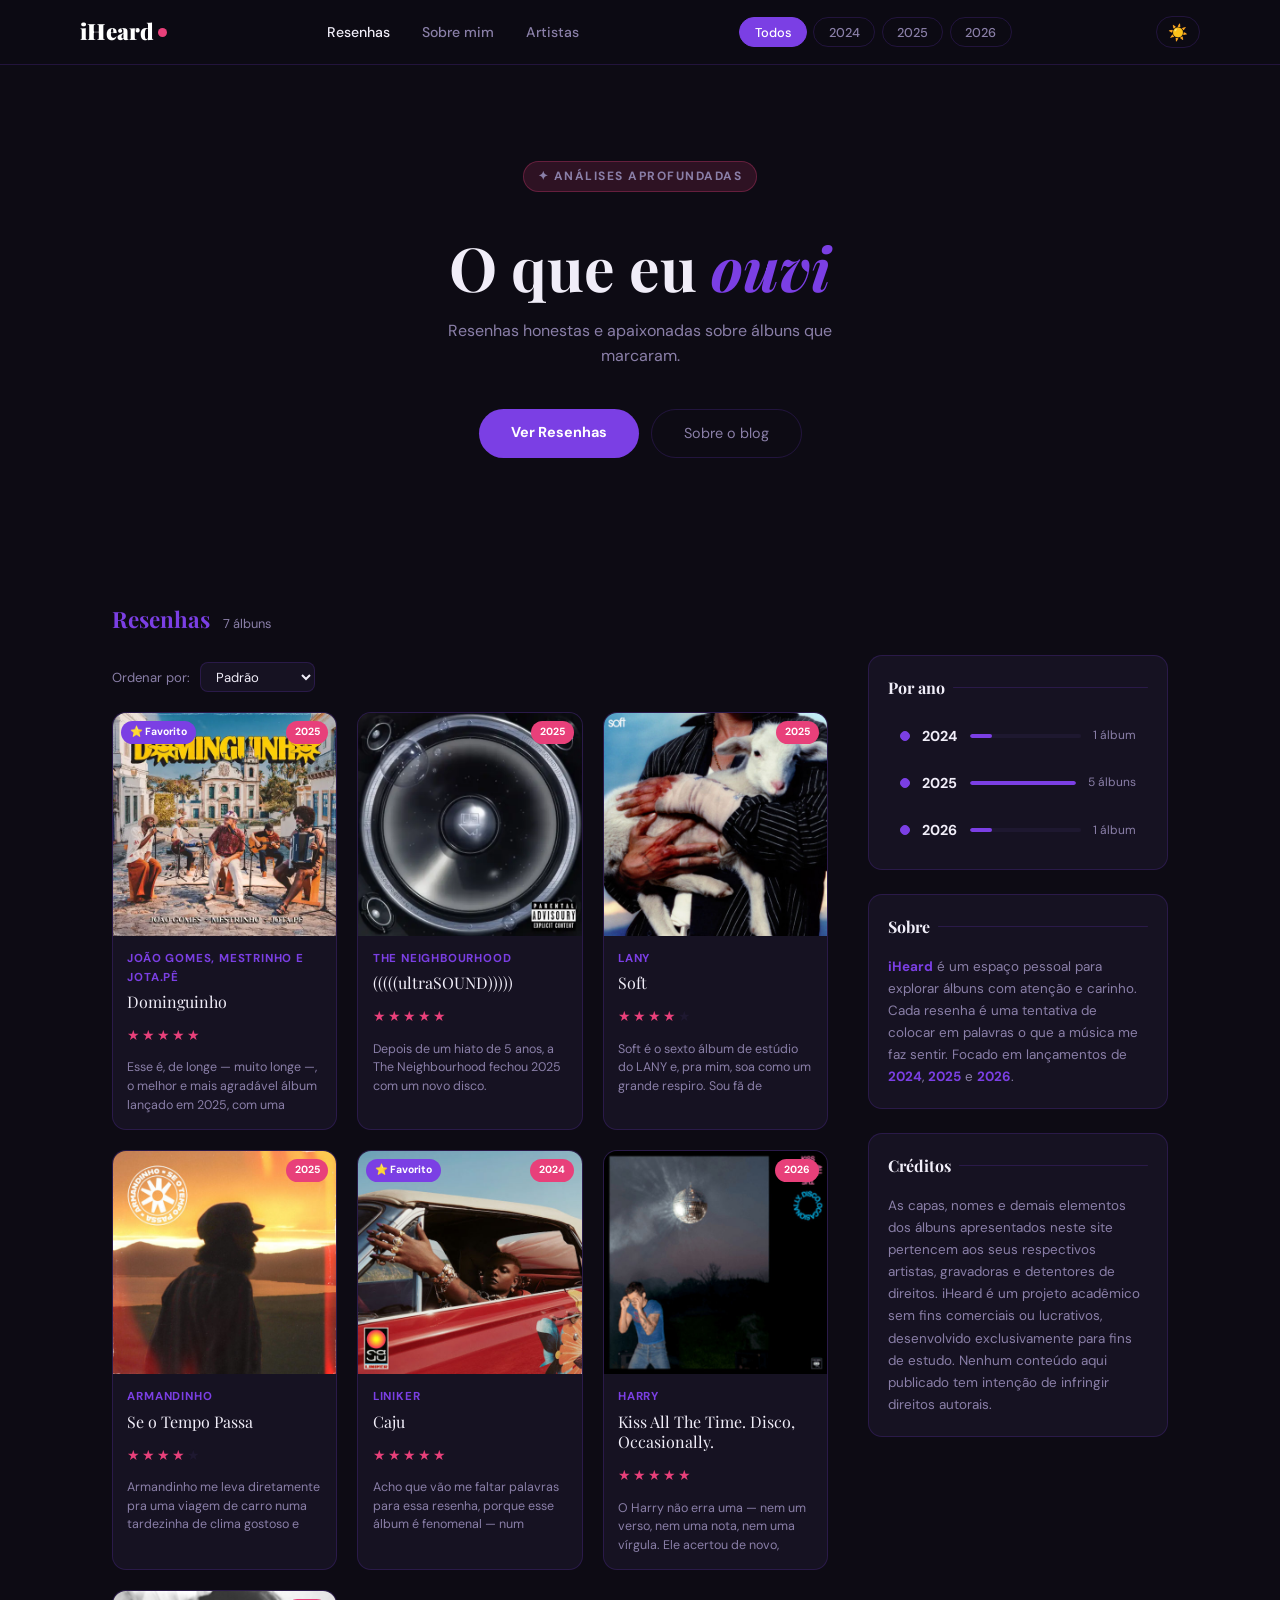
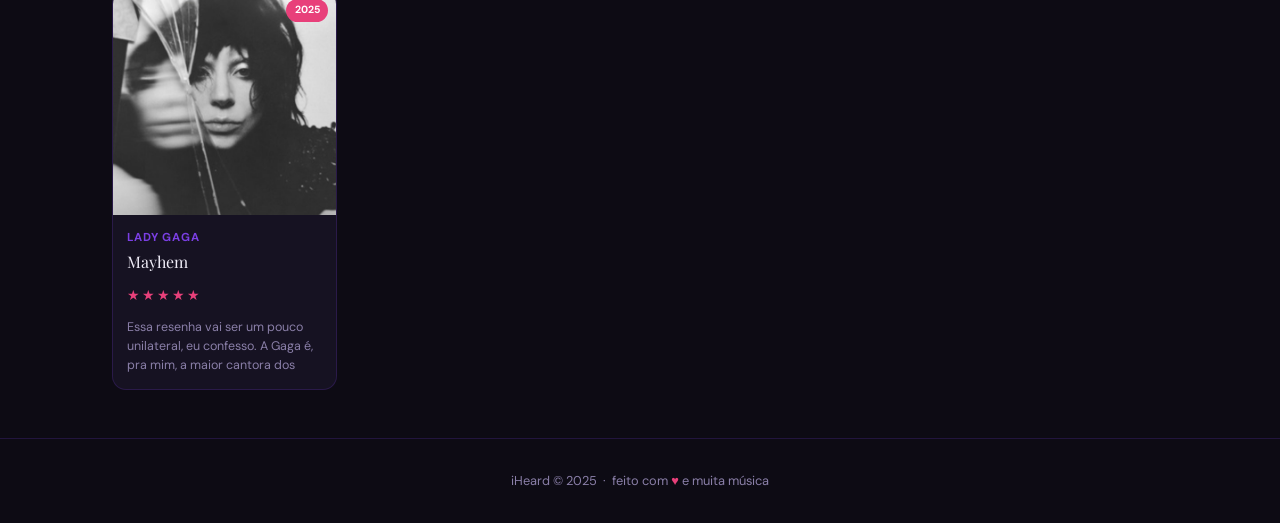
==== pages/index/index.html @ 9af4755d "feat: Inserindo novas resenhas + criação das páginas 'Sobre mim' e 'Os artistas'" ====
<!DOCTYPE html>
<html lang="pt-br">
<head>
    <meta charset="UTF-8">
    <meta name="viewport" content="width=device-width, initial-scale=1.0">
    <title>iHeard — Blog de Análises Musicais</title>
    <link rel="stylesheet" href="style.css">
    <link href="https://fonts.googleapis.com/css2?family=Playfair+Display:ital,wght@0,700;0,900;1,400&family=DM+Sans:wght@300;400;500;700&display=swap" rel="stylesheet">
</head>
<body>

    <!-- ==== HEADER: Informações iniciais e menu mobile ==== -->
    <header>
        <nav>
            <div class="logo">iHeard<span></span></div>
            <ul class="nav-links">
                <li><a href="index.html" class="active">Resenhas</a></li>
                <li><a href="../about/about.html">Sobre mim</a></li>
                <li><a href="../artists/artists.html">Artistas</a></li>
            </ul>
            <div class="nav-year-btns">
                <button class="year-btn active" data-year="todos">Todos</button>
                <button class="year-btn" data-year="2024">2024</button>
                <button class="year-btn" data-year="2025">2025</button>
                <button class="year-btn" data-year="2026">2026</button>
            </div>
            <button class="theme-btn" id="btn-tema">☀️</button>
            <div class="hamburger" id="hamburger">
                <span></span><span></span><span></span>
            </div>
        </nav>
        <div class="mobile-menu" id="mobile-menu">
            <a href="index.html">Resenhas</a>
            <a href="../about/about.html">Sobre mim</a>
            <a href="../artists/artists.html">Artistas</a>
            <div class="mobile-year-btns">
                <button class="year-btn" data-year="todos">Todos</button>
                <button class="year-btn" data-year="2024">2024</button>
                <button class="year-btn" data-year="2025">2025</button>
                <button class="year-btn" data-year="2026">2026</button>
            </div>
        </div>
    </header>

    <!-- ==== HERO: Destaque para o título e objetivo do blog ==== -->
    <section class="hero">
        <p class="hero-label">✦ análises aprofundadas</p>
        <h1>O que eu <em>ouvi</em></h1>
        <p>Resenhas honestas e apaixonadas sobre álbuns que marcaram.</p>
        <div class="hero-actions">
            <a href="#resenhas" class="btn-primary">Ver Resenhas</a>
            <a href="#sobre" class="btn-ghost">Sobre o blog</a>
        </div>
    </section>

    <!-- ==== LAYOUT PRINCIPAL: GRID com as resenhas e blocos informativos ==== -->
    <main>
      <div class="layout-grid">
        <section id="resenhas">
            <div class="section-heading">
                <h2>Resenhas</h2>
                <span class="count" id="count-label">0 álbuns</span>
            </div>

            <div class="sort-bar">
                <label for="select-ordem">Ordenar por:</label>
                <select id="select-ordem">
                    <option value="padrao">Padrão</option>
                    <option value="maior-nota">Maior nota</option>
                    <option value="menor-nota">Menor nota</option>
                    <option value="az">A → Z</option>
                </select>
            </div>

            <div class="album-grid" id="grid-resenhas"></div>

            <div class="empty-state hidden" id="empty-state">
                <span>&#9834;</span>
                <p>Nenhuma resenha para este ano ainda.</p>
            </div>
        </section>

        <aside>
            <div class="widget">
                <h3>Por ano</h3>
                <div class="timeline" id="timeline"></div>
            </div>

            <div class="widget" id="sobre">
                <h3>Sobre</h3>
                <p class="about-text">
                    <strong>iHeard</strong> é um espaço pessoal para explorar álbuns com atenção e carinho.
                    Cada resenha é uma tentativa de colocar em palavras o que a música me faz sentir.
                    Focado em lançamentos de <strong>2024</strong>, <strong>2025</strong> e <strong>2026</strong>.
                </p>
            </div>

            <div class="widget">
                <h3>Créditos</h3>
                <p class="about-text">
                    As capas, nomes e demais elementos dos álbuns apresentados neste site pertencem aos seus respectivos artistas, gravadoras e detentores de direitos. 
                    iHeard é um projeto acadêmico sem fins comerciais ou lucrativos, desenvolvido exclusivamente para fins de estudo. 
                    Nenhum conteúdo aqui publicado tem intenção de infringir direitos autorais.
                </p>
            </div>
        </aside>
      </div>
    </main>

    <footer>
        <p>iHeard &copy; 2025 &nbsp;·&nbsp; feito com <strong>&#9829;</strong> e muita música</p>
    </footer>

    <!-- ==== MODAL: Análise completa, informações dos álbuns e faixas favoritas ==== -->
    <div id="modal-overlay" class="modal-overlay">
        <div class="modal">
            <div class="modal-header">
                <div class="modal-cover" id="m-cover"></div>
                <div class="modal-meta">
                    <p class="m-artist" id="m-artist"></p>
                    <p class="m-title" id="m-title"></p>
                    <p class="m-year" id="m-year"></p>
                    <div class="m-rating" id="m-rating"></div>
                </div>
            </div>
            <div class="modal-body">
                <h4>Análise</h4>
                <p id="m-analise"></p>
                <div id="m-faixas-wrap">
                    <h4>Faixas favoritas</h4>
                    <div class="fav-tracks" id="m-faixas"></div>
                </div>
            </div>
            <button class="modal-close" id="btn-fechar">Fechar</button>
        </div>
    </div>

    <script src="script.js"></script>
</body>
</html>
---- pages/index/style.css ----
/* === VARIÁVEIS === */
:root {
  --bg: #0d0b14;
  --bg-card: #161222;
  --bg-surface: #1e1830;
  --purple: #7b3fe4;
  --purple-glow: rgba(123, 63, 228, 0.25);
  --pink: #e8407a;
  --pink-glow: rgba(232, 64, 122, 0.2);
  --text: #f0edf8;
  --text-muted: #8a7fa8;
  --border: rgba(123, 63, 228, 0.2);
}

/* === TEMA CLARO === */
body.light {
  --bg: #f5f3ff;
  --bg-card: #ffffff;
  --bg-surface: #ede9ff;
  --text: #1a0a2e;
  --text-muted: #6b5c8a;
  --border: rgba(123, 63, 228, 0.2);
}

/* === BASE === */
*, *::before, *::after {
  box-sizing: border-box;
  margin: 0;
  padding: 0;
}

html {
  scroll-behavior: smooth;
}

body {
  font-family: "DM Sans", sans-serif;
  background-color: var(--bg);
  color: var(--text);
  line-height: 1.6;
}

a {
  color: inherit;
  text-decoration: none;
}

/* === HEADER === */
header {
  position: sticky;
  top: 0;
  z-index: 100;
  background-color: rgba(13, 11, 20, 0.95);
  padding: 0 2rem;
  border-bottom: 1px solid var(--border);
  color: #fff;
}

nav {
  max-width: 1120px;
  margin: 0 auto;
  display: flex;
  align-items: center;
  justify-content: space-between;
  height: 64px;
  gap: 1rem;
}

.logo {
  font-family: "Playfair Display", serif;
  font-size: 1.4rem;
  font-weight: 900;
  color: #fff;
}

.logo span {
  display: inline-block;
  width: 9px;
  height: 9px;
  background-color: var(--pink);
  border-radius: 50%;
  margin-left: 4px;
  vertical-align: middle;
  position: relative;
  top: -2px;
}

.nav-links {
  list-style: none;
  display: flex;
}

.nav-links a {
  display: block;
  padding: 0.4rem 1rem;
  font-size: 0.88rem;
  font-weight: 500;
  color: #8a7fa8;
  border-radius: 8px;
  transition: color 0.2s;
}

.nav-links a:hover,
.nav-links a.active {
  color: #f0edf8;
}

.nav-year-btns {
  display: flex;
  gap: 0.4rem;
}

.year-btn {
  padding: 0.35rem 0.9rem;
  border: 1px solid var(--border);
  border-radius: 999px;
  font-size: 0.8rem;
  font-weight: 500;
  color: var(--text-muted);
  background-color: transparent;
  cursor: pointer;
  font-family: "DM Sans", sans-serif;
  transition: border-color 0.2s, color 0.2s, background-color 0.2s;
}

.year-btn:hover {
  border-color: var(--purple);
  color: var(--text);
}

.year-btn.active {
  background-color: var(--purple);
  border-color: var(--purple);
  color: #fff;
}

.hamburger {
  display: none;
  cursor: pointer;
  flex-direction: column;
  gap: 5px;
}

.hamburger span {
  display: block;
  width: 24px;
  height: 2px;
  background-color: var(--text-muted);
  border-radius: 2px;
}

/* === MOBILE MENU === */
.mobile-menu {
  display: none;
  flex-direction: column;
  background-color: var(--bg-card);
  border-top: 1px solid var(--border);
  padding: 0.75rem 2rem 1rem;
  gap: 0.25rem;
}

.mobile-menu.open {
  display: flex;
}

.mobile-menu a {
  padding: 0.6rem 0.75rem;
  border-radius: 8px;
  font-size: 0.9rem;
  color: var(--text-muted);
  font-weight: 500;
  transition: color 0.2s;
}

.mobile-menu a:hover {
  color: var(--text);
}

.mobile-year-btns {
  display: flex;
  flex-wrap: wrap;
  gap: 0.4rem;
  padding: 0.5rem 0.75rem 0.25rem;
}

/* === HERO === */
.hero {
  padding: 6rem 2rem;
  text-align: center;
}

.hero-label {
  display: inline-block;
  background-color: rgba(232, 64, 122, 0.15);
  color: var(--pink);
  border: 1px solid rgba(232, 64, 122, 0.3);
  font-size: 0.75rem;
  font-weight: 700;
  letter-spacing: 1.5px;
  text-transform: uppercase;
  padding: 0.3rem 0.85rem;
  border-radius: 999px;
  margin-bottom: 1.4rem;
}

.hero h1 {
  font-family: "Playfair Display", serif;
  font-size: 3.8rem;
  color: var(--text);
  line-height: 1.15;
  max-width: 680px;
  margin: 0 auto 1rem;
}

.hero h1 em {
  color: var(--purple);
  font-style: italic;
}

.hero p {
  color: var(--text-muted);
  max-width: 460px;
  margin: 0 auto 2.5rem;
}

.hero-actions {
  display: flex;
  gap: 0.75rem;
  justify-content: center;
  flex-wrap: wrap;
}

.btn-primary {
  display: inline-block;
  padding: 0.75rem 2rem;
  background-color: var(--purple);
  color: #fff;
  font-weight: 700;
  font-size: 0.9rem;
  border-radius: 999px;
  border: none;
  cursor: pointer;
  font-family: "DM Sans", sans-serif;
  transition: background-color 0.2s;
}

.btn-primary:hover {
  background-color: #6530c0;
}

.btn-ghost {
  display: inline-block;
  padding: 0.75rem 2rem;
  background-color: transparent;
  color: var(--text-muted);
  font-size: 0.9rem;
  border-radius: 999px;
  border: 1px solid var(--border);
  cursor: pointer;
  font-family: "DM Sans", sans-serif;
  transition: border-color 0.2s, color 0.2s;
}

.btn-ghost:hover {
  border-color: var(--purple);
  color: var(--text);
}

/* === LAYOUT PRINCIPAL === */
main {
  max-width: 1120px;
  margin: 0 auto;
  padding: 3rem 2rem;
}

.layout-grid {
  display: grid;
  grid-template-columns: 1fr 300px;
  gap: 2.5rem;
  align-items: start;
}

/* === SECTION HEADING === */
.section-heading {
  display: flex;
  align-items: baseline;
  gap: 0.8rem;
  margin-bottom: 1.5rem;
}

.section-heading h2 {
  font-family: "Playfair Display", serif;
  font-size: 1.4rem;
  color: #7b3fe4;
}

.section-heading .count {
  font-size: 0.8rem;
  color: var(--text-muted);
}

/* === ALBUM GRID === */
.album-grid {
  display: grid;
  grid-template-columns: repeat(auto-fill, minmax(210px, 1fr));
  gap: 1.25rem;
}

/* === ALBUM CARD === */
.album-card {
  background-color: var(--bg-card);
  border: 1px solid var(--border);
  border-radius: 14px;
  overflow: hidden;
  cursor: pointer;
  display: flex;
  flex-direction: column;
  transition: border-color 0.2s;
}

.album-card:hover {
  border-color: var(--purple);
}

.album-card:hover .album-info {
  background-color: rgba(123, 63, 228, 0.15);
}

.album-cover {
  width: 100%;
  padding-bottom: 100%;
  background-color: var(--bg-surface);
  position: relative;
  overflow: hidden;
}

.album-cover img {
  position: absolute;
  top: 0;
  left: 0;
  width: 100%;
  height: 100%;
}

.album-cover .placeholder-icon {
  position: absolute;
  top: 50%;
  left: 50%;
  font-size: 2.5rem;
  color: var(--text-muted);
}

.year-badge {
  position: absolute;
  top: 8px;
  right: 8px;
  background-color: var(--pink);
  color: #fff;
  font-size: 0.65rem;
  font-weight: 700;
  padding: 0.2rem 0.55rem;
  border-radius: 999px;
}

.album-info {
  padding: 0.9rem;
  flex: 1;
  display: flex;
  flex-direction: column;
  gap: 0.3rem;
}

.album-info .artist {
  font-size: 0.72rem;
  color: var(--purple);
  font-weight: 700;
  text-transform: uppercase;
  letter-spacing: 0.8px;
}

.album-info .title {
  font-family: "Playfair Display", serif;
  font-size: 1rem;
  color: var(--text);
  line-height: 1.3;
}

.rating {
  display: flex;
  gap: 2px;
  margin-top: 0.4rem;
}

.star { color: var(--pink); font-size: 0.9rem; }
.star.empty { color: var(--bg-surface); }

.snippet {
  font-size: 0.78rem;
  color: var(--text-muted);
  line-height: 1.5;
  margin-top: 0.4rem;
  overflow: hidden;
  max-height: 4.5em;
}

/* === EMPTY STATE === */
.empty-state {
  text-align: center;
  padding: 60px 20px;
  color: var(--text-muted);
}

.empty-state.hidden {
  display: none;
}

.empty-state span {
  font-size: 3rem;
  display: block;
  margin-bottom: 12px;
}

/* === SIDEBAR === */
aside {
  display: flex;
  flex-direction: column;
  gap: 1.5rem;
  padding-top: 3.3rem;
}

.widget {
  background-color: var(--bg-card);
  border: 1px solid var(--border);
  border-radius: 14px;
  padding: 1.2rem;
}

.widget h3 {
  font-family: "Playfair Display", serif;
  font-size: 1rem;
  color: var(--text);
  margin-bottom: 1rem;
  display: flex;
  align-items: center;
  gap: 0.5rem;
}

.widget h3::after {
  content: "";
  flex: 1;
  height: 1px;
  background-color: var(--border);
  border-radius: 2px;
}

.timeline {
  display: flex;
  flex-direction: column;
  gap: 0.5rem;
}

.tl-item {
  display: flex;
  align-items: center;
  gap: 0.75rem;
  padding: 0.5rem 0.75rem;
  border-radius: 8px;
  cursor: pointer;
  transition: background-color 0.2s;
}

.tl-item:hover {
  background-color: var(--bg-surface);
}

.tl-dot {
  width: 10px;
  height: 10px;
  border-radius: 50%;
  background-color: var(--bg-surface);
  border: 1px solid var(--border);
  flex-shrink: 0;
}

.tl-dot.has-reviews {
  background-color: var(--purple);
  border-color: var(--purple);
}

.tl-year {
  font-weight: 700;
  font-size: 0.9rem;
  color: var(--text);
  width: 36px;
}

.tl-bar-wrap {
  flex: 1;
  height: 4px;
  background-color: var(--bg-surface);
  border-radius: 3px;
  overflow: hidden;
}

.tl-bar {
  height: 100%;
  background-color: var(--purple);
  border-radius: 3px;
  transition: width 0.4s;
}

.tl-count {
  font-size: 0.75rem;
  color: var(--text-muted);
}

.about-text {
  font-size: 0.84rem;
  color: var(--text-muted);
  line-height: 1.65;
}

.about-text strong {
  color: var(--purple);
}

/* === FOOTER === */
footer {
  border-top: 1px solid var(--border);
  color: var(--text-muted);
  text-align: center;
  padding: 2rem;
  font-size: 0.8rem;
}

footer strong {
  color: var(--pink);
}

/* === MODAL === */
.modal-overlay {
  display: none;
  position: fixed;
  top: 0;
  left: 0;
  width: 100%;
  height: 100%;
  background-color: rgba(13, 11, 20, 0.85);
  z-index: 200;
  align-items: center;
  justify-content: center;
  padding: 1rem;
}

.modal-overlay.open {
  display: flex;
}

.modal {
  background-color: var(--bg-card);
  border: 1px solid var(--border);
  border-radius: 18px;
  max-width: 560px;
  width: 100%;
  overflow: hidden;
}

.modal-header {
  background-color: var(--bg-surface);
  padding: 1.8rem;
  display: flex;
  gap: 1.2rem;
  align-items: flex-start;
  border-bottom: 1px solid var(--border);
}

.modal-cover {
  width: 80px;
  height: 80px;
  border-radius: 10px;
  background-color: var(--purple);
  overflow: hidden;
  display: flex;
  align-items: center;
  justify-content: center;
  font-size: 2rem;
  flex-shrink: 0;
}

.modal-cover img {
  width: 100%;
  height: 100%;
}

.modal-meta {
  flex: 1;
}

.modal-meta .m-artist {
  font-size: 0.75rem;
  color: var(--pink);
  text-transform: uppercase;
  letter-spacing: 1px;
  font-weight: 600;
}

.modal-meta .m-title {
  font-family: "Playfair Display", serif;
  font-size: 1.4rem;
  color: var(--text);
  margin: 0.3rem 0 0.1rem;
  line-height: 1.2;
}

.modal-meta .m-year {
  font-size: 0.78rem;
  color: var(--text-muted);
  margin-bottom: 0.5rem;
}

.modal-meta .m-rating {
  display: flex;
  gap: 2px;
}

.modal-body {
  padding: 1.5rem 1.8rem;
  max-height: 540px;
  overflow-y: auto;
}

.modal-body h4 {
  font-family: "Playfair Display", serif;
  font-size: 0.95rem;
  color: var(--text);
  margin-top: 1.8rem;
  margin-bottom: 0.4rem;
}

.modal-body h4:first-child {
  margin-top: 0;
}

.modal-body p {
  font-size: 0.88rem;
  color: var(--text-muted);
  line-height: 1.65;
}

#m-faixas-wrap {
  margin-top: 1.8rem;
}

.fav-tracks {
  display: flex;
  flex-direction: column;
  gap: 0.35rem;
}

.fav-track-item {
  display: flex;
  align-items: center;
  gap: 0.6rem;
  padding: 0.4rem 0.7rem;
  background-color: var(--bg-surface);
  border-radius: 8px;
  font-size: 0.82rem;
  color: var(--text);
}

.fav-track-item::before {
  content: "♪";
  color: var(--purple);
}

.modal-close {
  display: block;
  width: 90%;
  margin: 0 auto 1.5rem;
  padding: 0.65rem;
  background-color: var(--bg-surface);
  color: var(--text-muted);
  font-weight: 600;
  font-size: 0.88rem;
  border: 1px solid var(--border);
  border-radius: 8px;
  cursor: pointer;
  font-family: "DM Sans", sans-serif;
  transition: background-color 0.2s, color 0.2s, border-color 0.2s;
}

.modal-close:hover {
  background-color: var(--purple);
  color: #fff;
  border-color: var(--purple);
}

/* === BOTÃO DE TEMA === */
.theme-btn {
  background-color: transparent;
  border: 1px solid var(--border);
  border-radius: 999px;
  padding: 0.35rem 0.7rem;
  font-size: 1rem;
  cursor: pointer;
  transition: border-color 0.2s;
}

.theme-btn:hover {
  border-color: var(--purple);
}

/* === SORT BAR === */
.sort-bar {
  display: flex;
  align-items: center;
  gap: 0.6rem;
  margin-bottom: 1.2rem;
  font-size: 0.82rem;
  color: var(--text-muted);
}

.sort-bar select {
  background-color: var(--bg-card);
  color: var(--text);
  border: 1px solid var(--border);
  border-radius: 8px;
  padding: 0.3rem 0.7rem;
  font-size: 0.82rem;
  font-family: "DM Sans", sans-serif;
  cursor: pointer;
}

/* === BADGE DE DESTAQUE === */
.badge-destaque {
  position: absolute;
  top: 8px;
  left: 8px;
  background-color: var(--purple);
  color: #fff;
  font-size: 0.65rem;
  font-weight: 700;
  padding: 0.2rem 0.55rem;
  border-radius: 999px;
}

/* === RESPONSIVO === */
@media (max-width: 900px) {
  .layout-grid {
    grid-template-columns: 1fr;
  }
  aside {
    order: -1;
    padding-top: 0;
  }
}

@media (max-width: 640px) {
  .nav-links,
  .nav-year-btns {
    display: none;
  }
  .hamburger {
    display: flex;
  }
  .album-grid {
    grid-template-columns: 1fr 1fr;
  }
  .hero h1 {
    font-size: 2.4rem;
  }
}
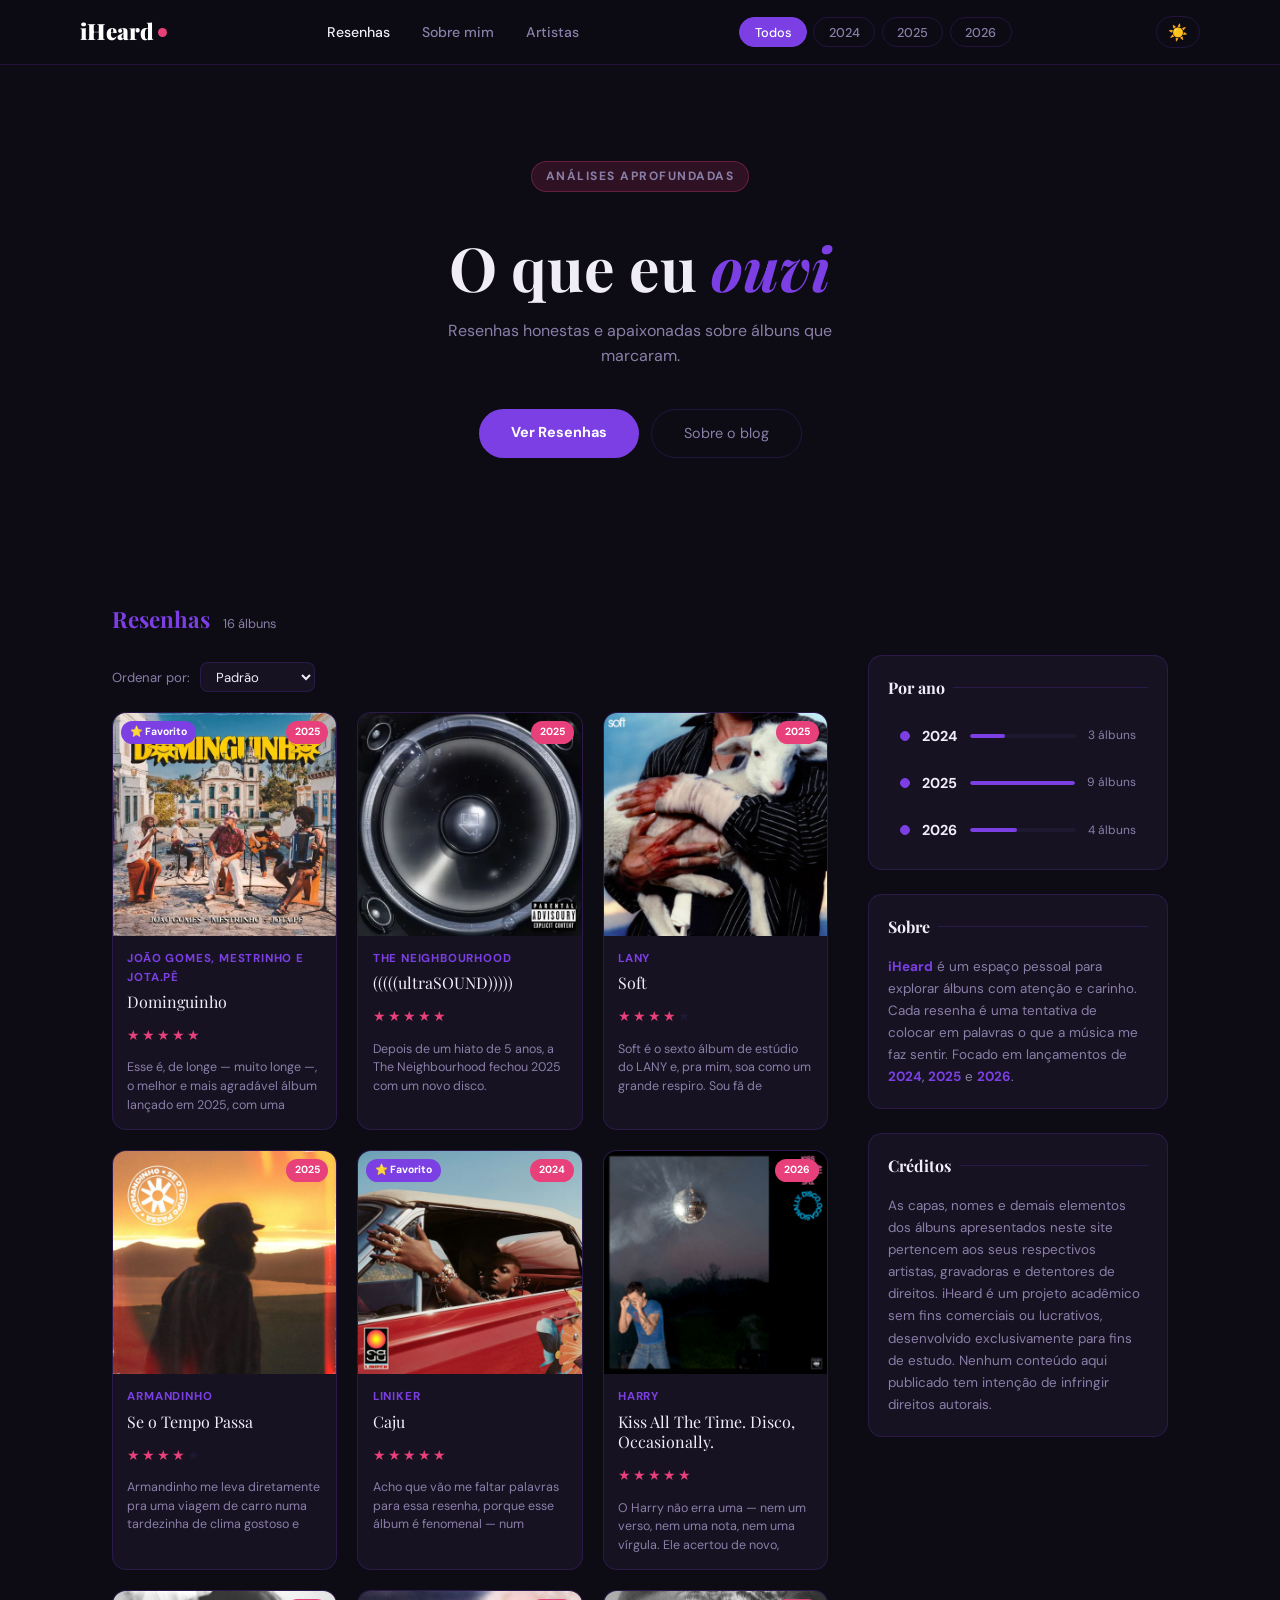
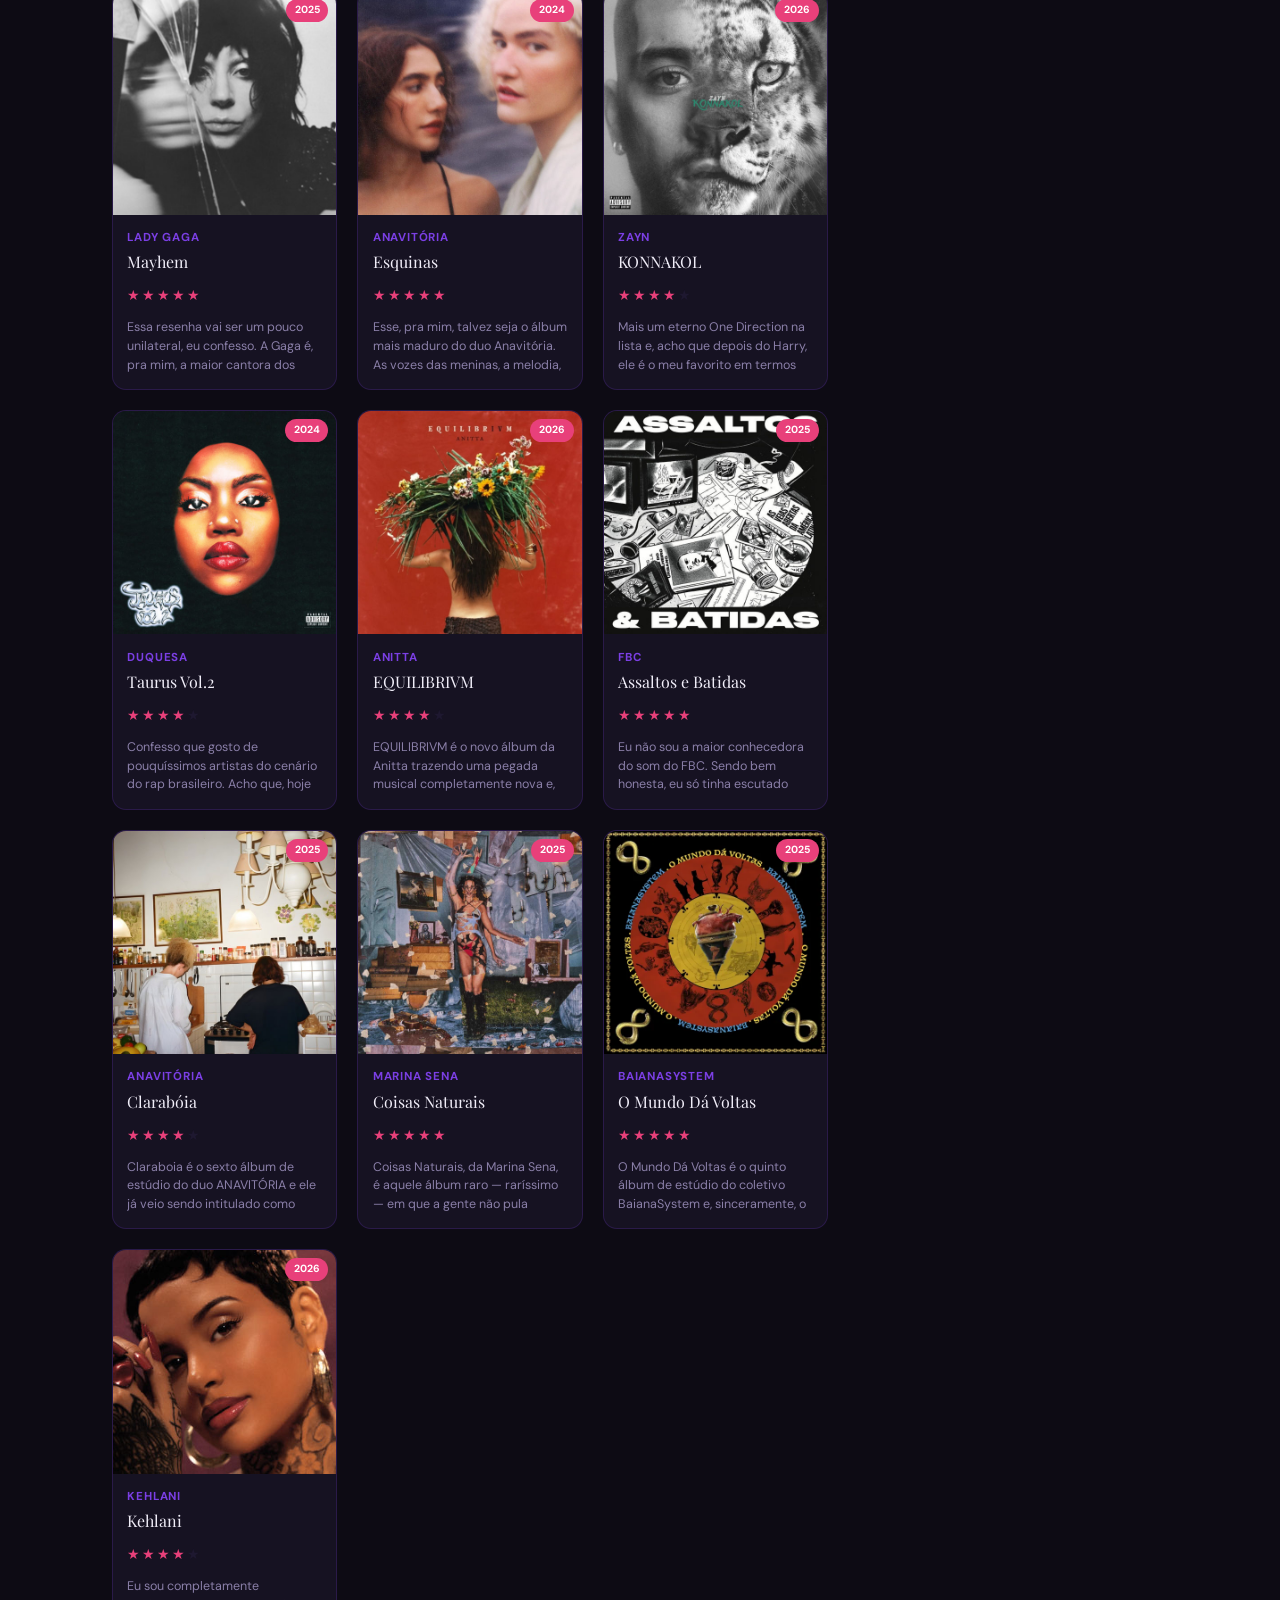
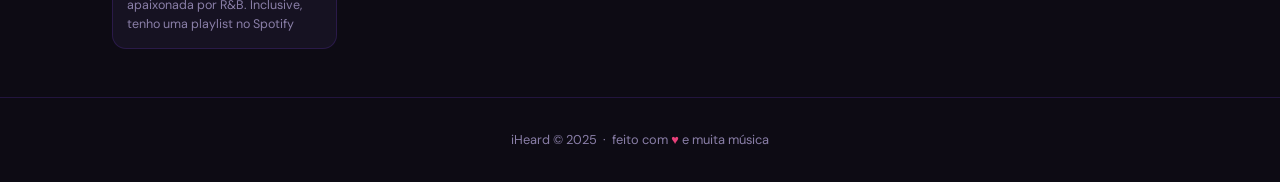
==== commit 1c0ba322: "feat: Adicionando novas resenhas + adicionando imagens e curiosidades na página /artists" ====
--- a/pages/index/index.html
+++ b/pages/index/index.html
@@ -44,7 +44,7 @@
 
     <!-- ==== HERO: Destaque para o título e objetivo do blog ==== -->
     <section class="hero">
-        <p class="hero-label">✦ análises aprofundadas</p>
+        <p class="hero-label">análises aprofundadas</p>
         <h1>O que eu <em>ouvi</em></h1>
         <p>Resenhas honestas e apaixonadas sobre álbuns que marcaram.</p>
         <div class="hero-actions">
--- a/pages/index/style.css
+++ b/pages/index/style.css
@@ -590,6 +590,7 @@
 .modal-cover img {
   width: 100%;
   height: 100%;
+  object-fit: cover;
 }
 
 .modal-meta {
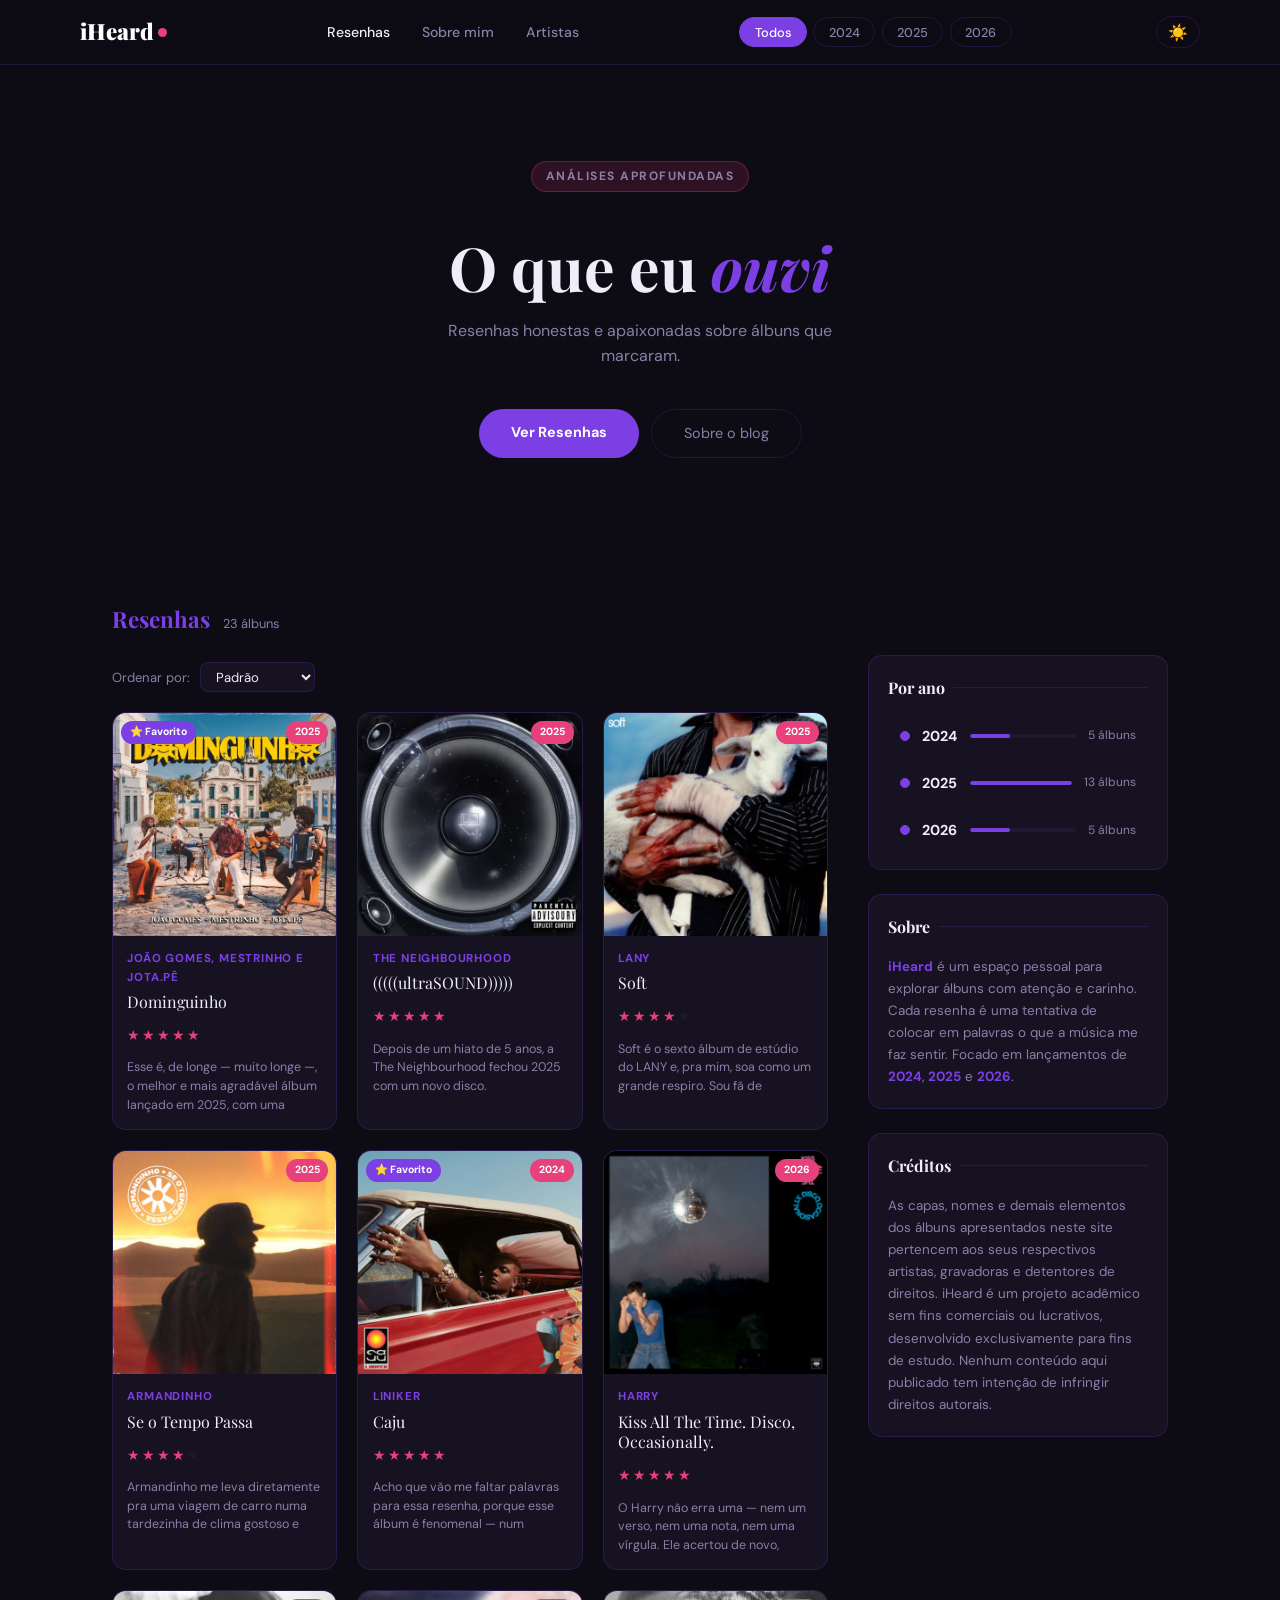
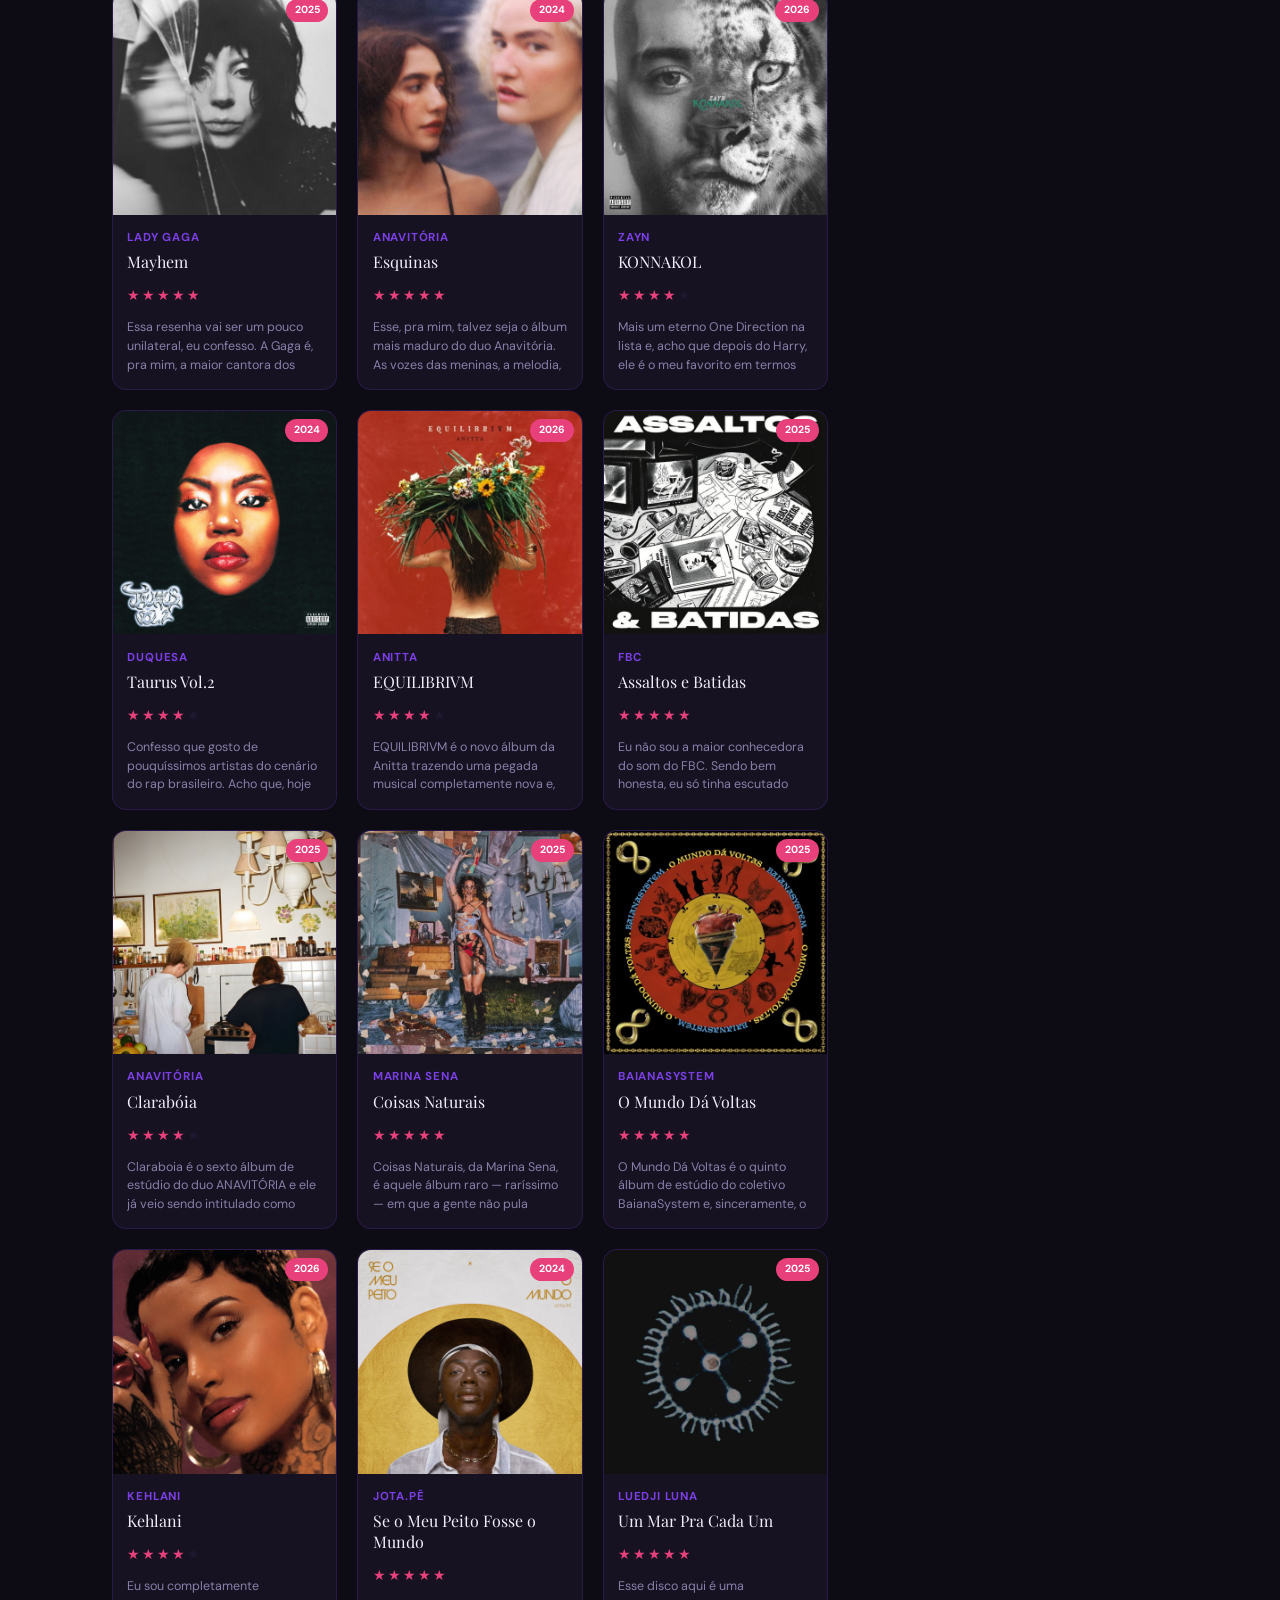
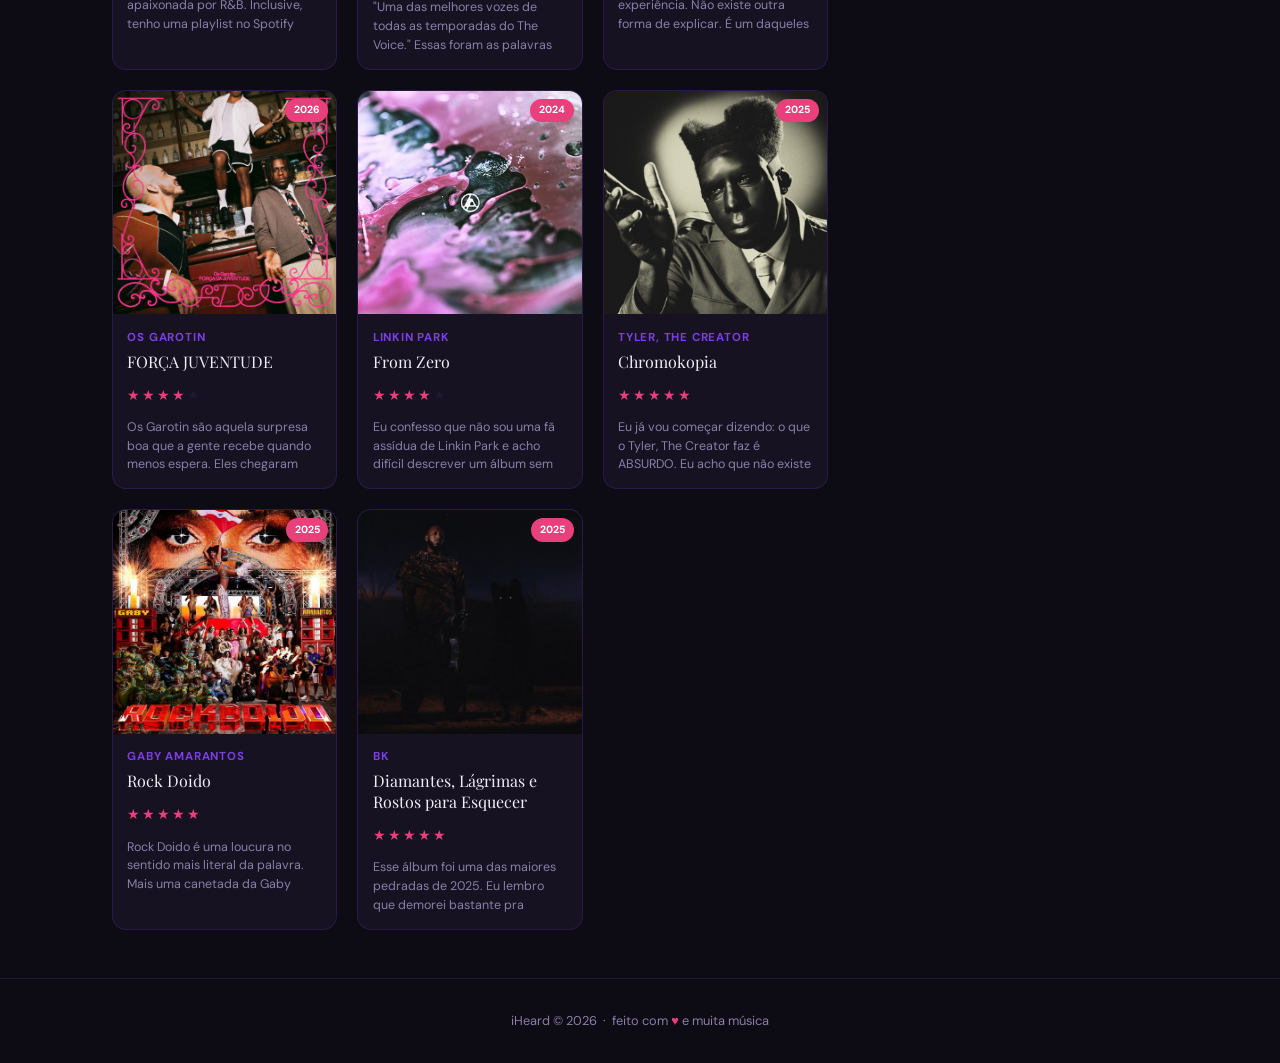
==== commit 3beb7ca4: "feat: Inserindo novas curiosidades + Ajustando imagens dos artistas" ====
--- a/pages/index/index.html
+++ b/pages/index/index.html
@@ -108,7 +108,7 @@
     </main>
 
     <footer>
-        <p>iHeard &copy; 2025 &nbsp;·&nbsp; feito com <strong>&#9829;</strong> e muita música</p>
+        <p>iHeard &copy; 2026 &nbsp;·&nbsp; feito com <strong>&#9829;</strong> e muita música</p>
     </footer>
 
     <!-- ==== MODAL: Análise completa, informações dos álbuns e faixas favoritas ==== -->
